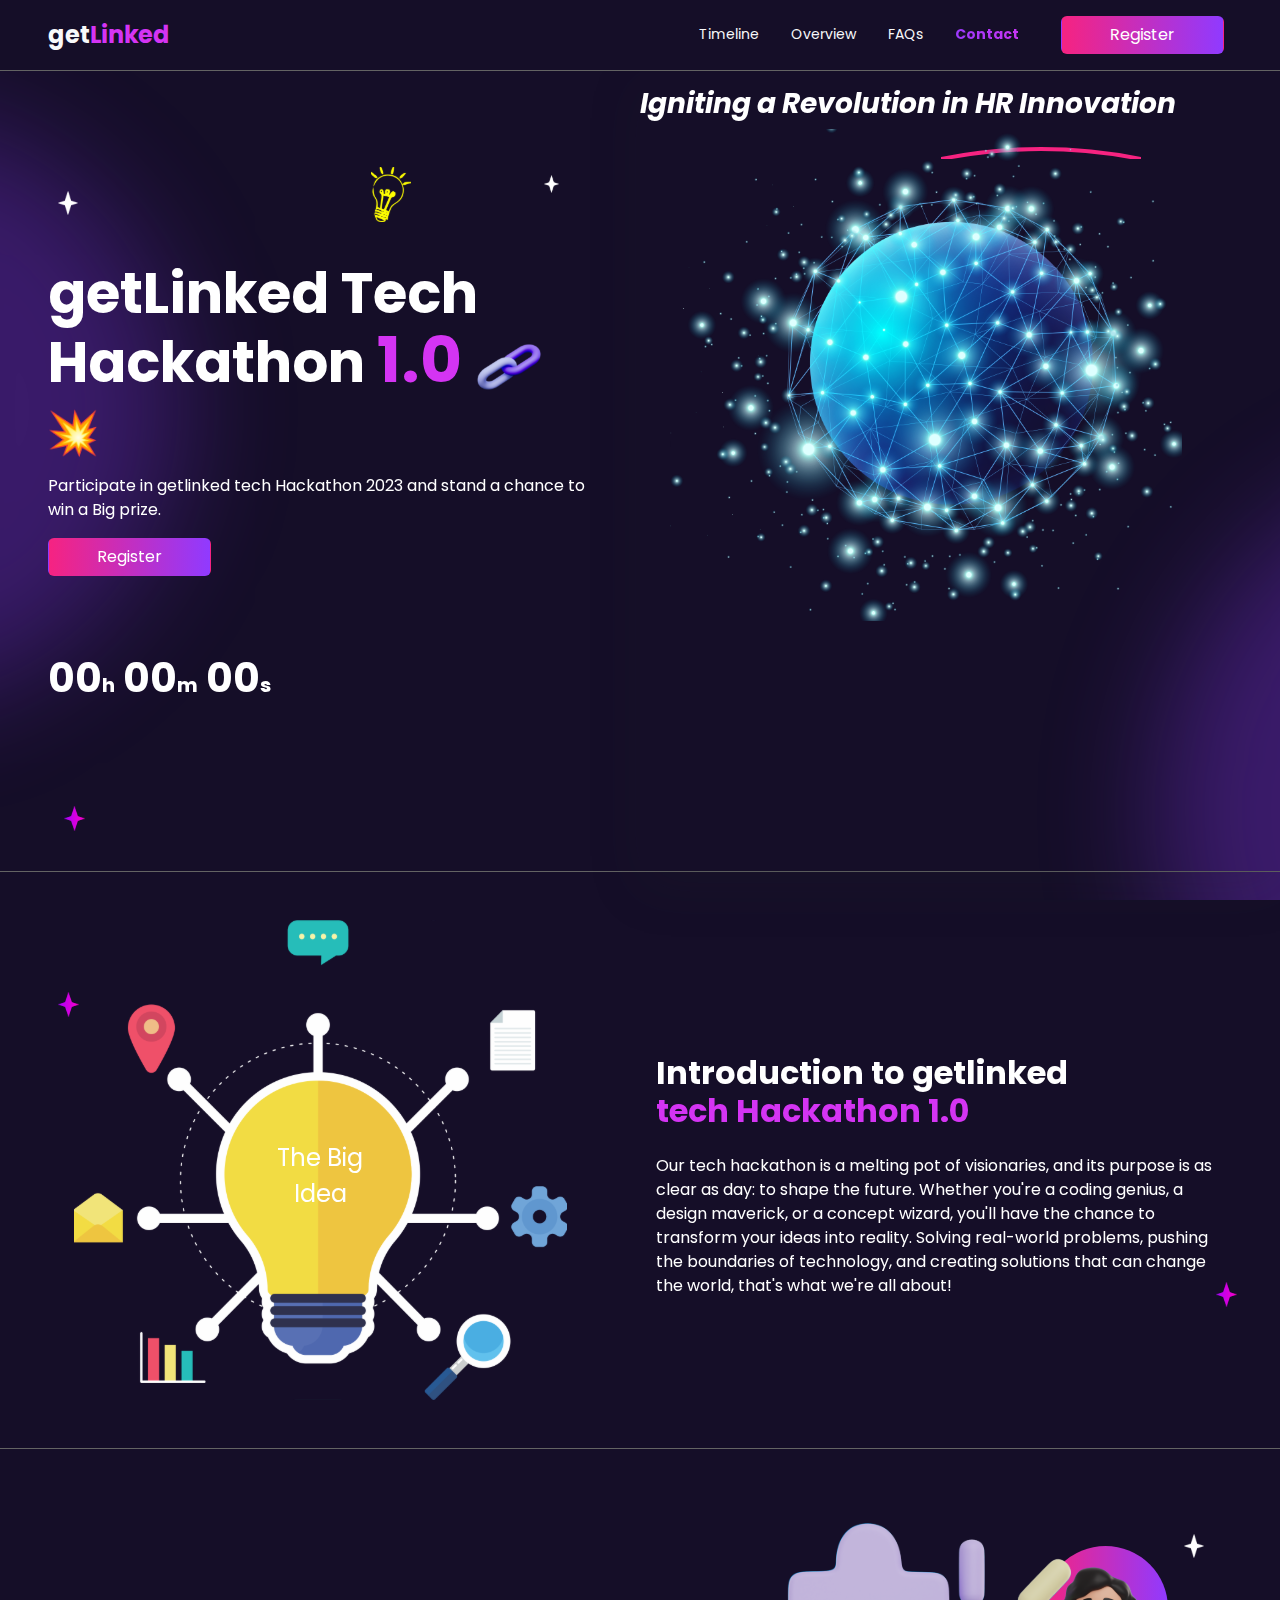
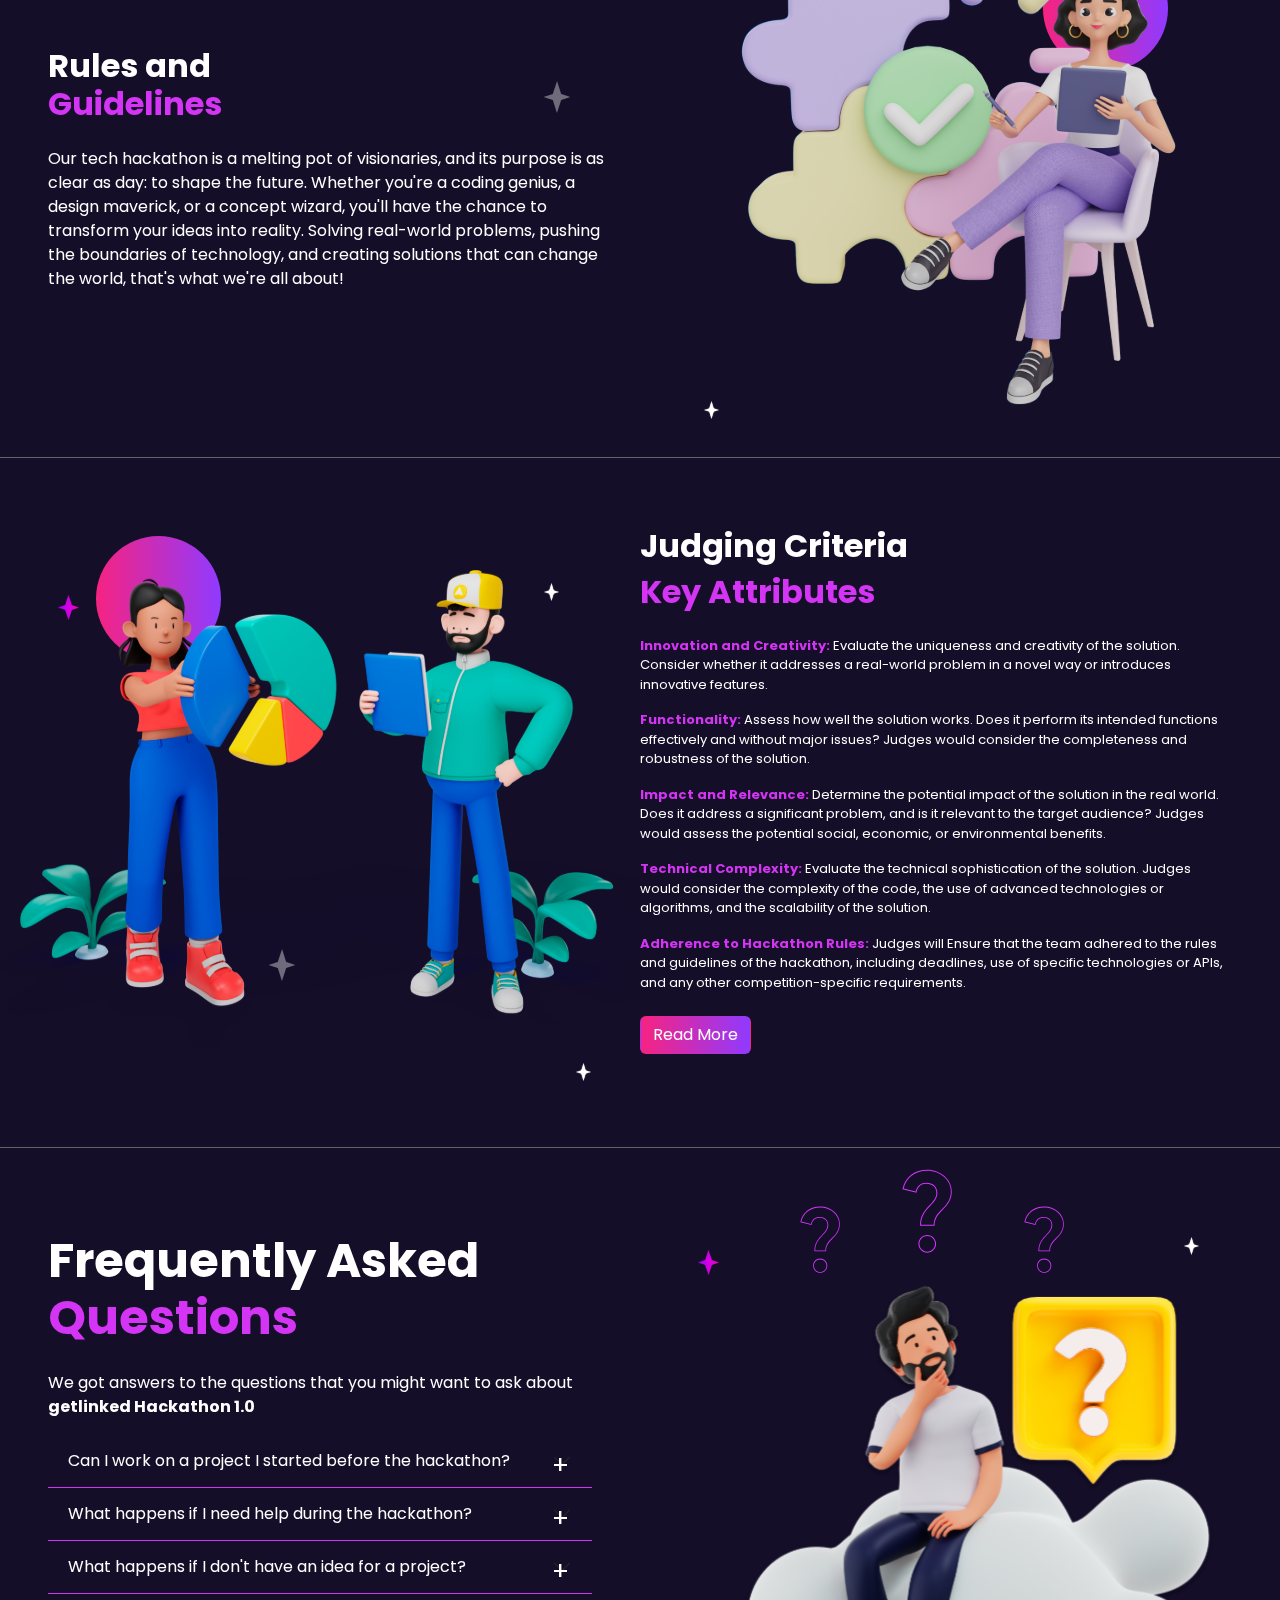
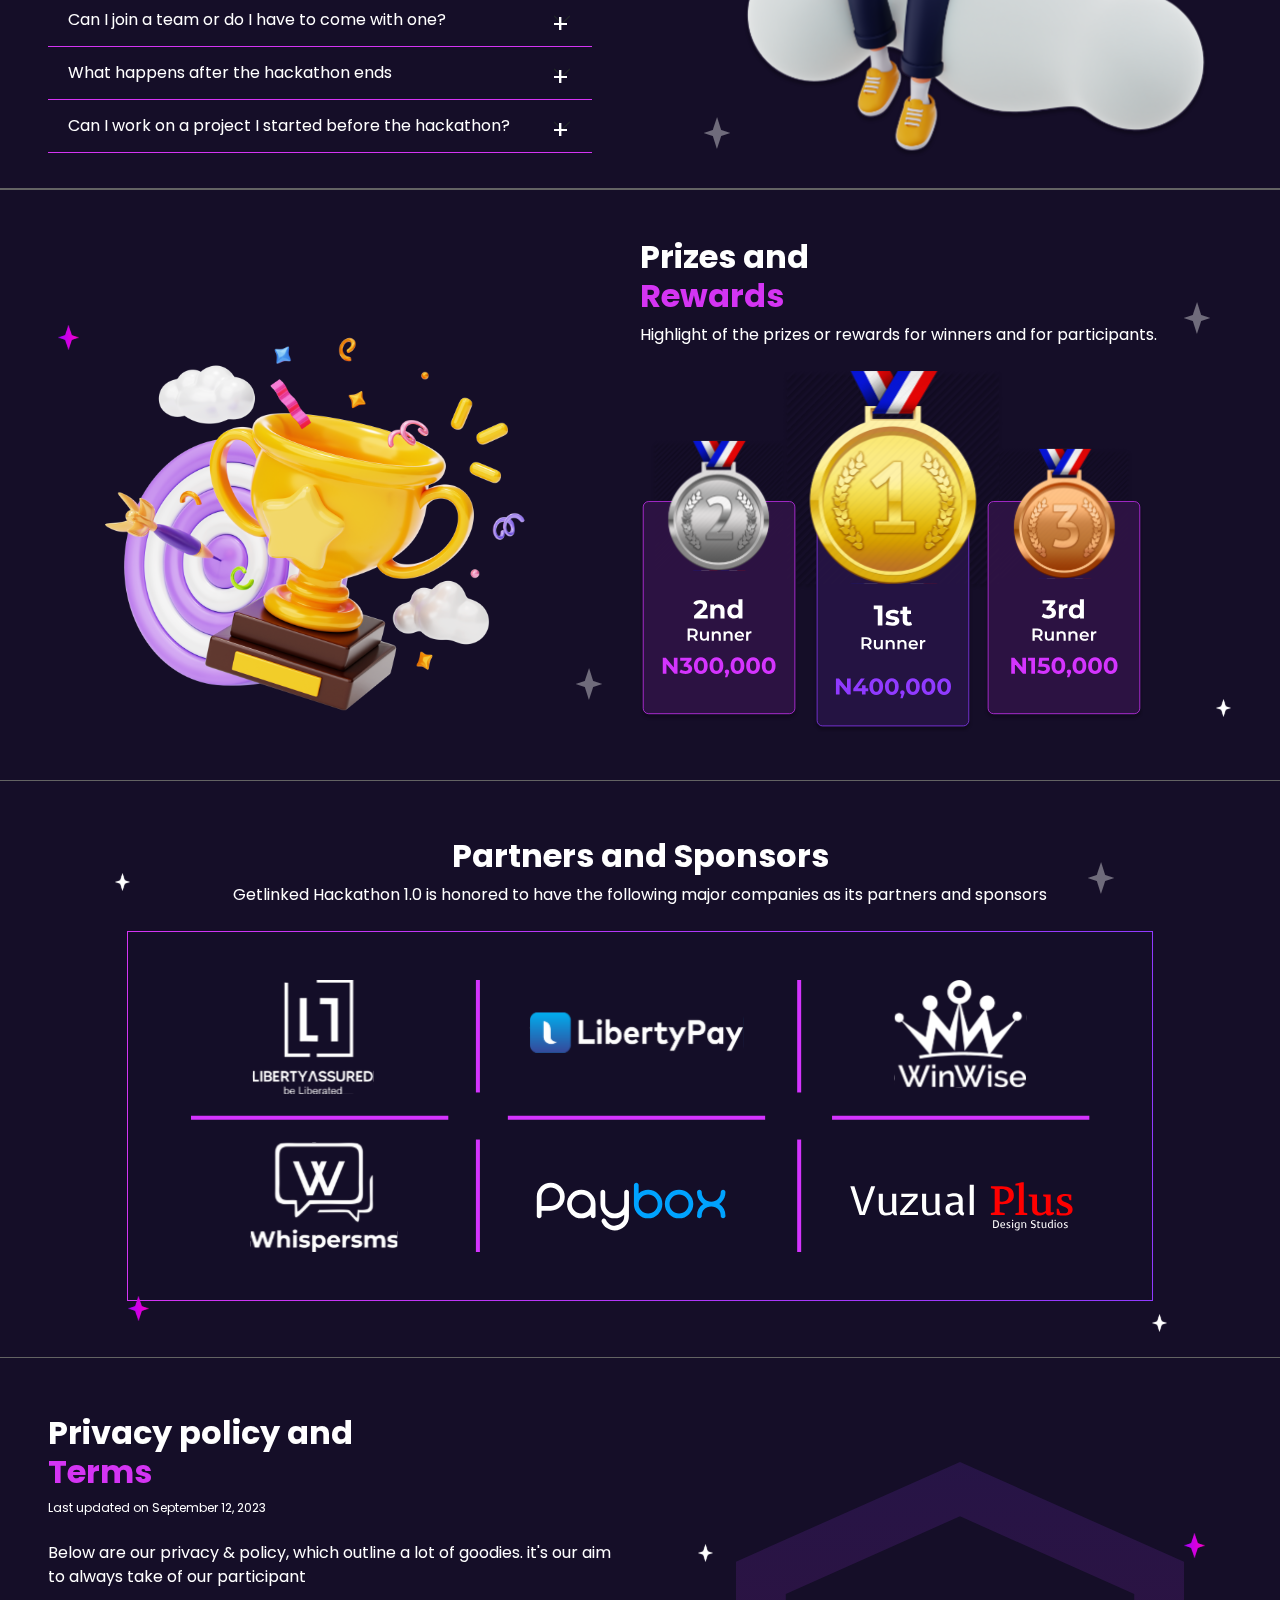
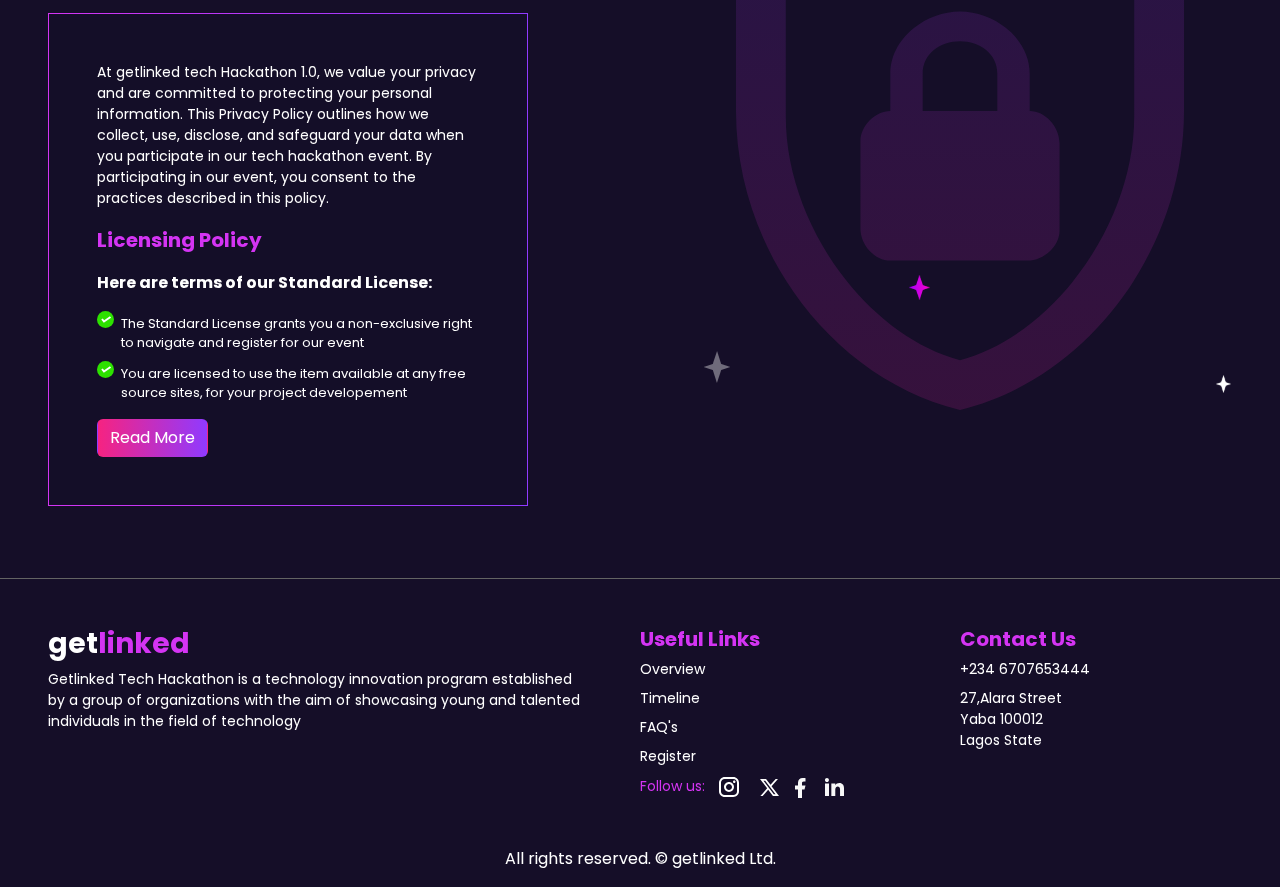
==== index.html @ c4bc404f "First Commit" ====
<!DOCTYPE html>
<html lang="en">
<head>
    <meta charset="UTF-8">
    <meta name="viewport" content="width=device-width, initial-scale=1.0">
    <title>GetLinked Tech Hackathon 2023</title>

    <!-- Stylesheet -->
    <link rel="stylesheet" href="./css/bootstrap.min.css">
    <link rel="stylesheet" href="./css/custom.css">
    <link rel="stylesheet" href="./css/custom.timeline.css">
</head>
<body class="bg-dark-blue">
    <div class="background">
        <span></span>
        <span></span>
    </div>

    <!-- Nav bar (Normal Screen) -->
    <div class="px-5 custom-border-bottom position-sticky fixed-top bg-dark-blue opacity">
        <header class="d-none d-lg-flex flex-wrap justify-content-center py-3">
          <a href="/" class="d-flex align-items-center mb-md-0 me-md-auto text-decoration-none text-light fw-bold fs-4">
            get<span class="text-dark-pink">Linked</span>
          </a>
    
          <ul class="nav nav-pills"">
            <li class="nav-item"><a href="#" class="nav-link text-light">Timeline</a></li>
            <li class="nav-item"><a href="#" class="nav-link text-light">Overview</a></li>
            <li class="nav-item"><a href="#" class="nav-link text-light">FAQs</a></li>
            <li class="nav-item"><a href="../Pages/contact.html" class="nav-link text-gradient fw-bold">Contact</a></li>
          </ul>
    
          
          <div class="col-md-2 text-end">
            <button type="button" class="btn btn-gradient me-2 px-5"><a href="./register.html" class="text-decoration-none text-white">Register</a></button>
          </div>
        </header>
    </div>
      <!-- End of Nav Bar -->

    <!-- Small Screen Nav Bar -->
    <header class="bg-dark-blue border-bottom d-block d-lg-none position-sticky fixed-top">
        <div class="collapse" id="navbarHeader">
          <div class="container">
            <div class="row">
              <div class="col-sm-4 offset-md-1 py-4">
                <ul class="list-unstyled">
                  <li><a href="#" class="text-white text-decoration-none">Timeline</a></li>
                  <li><a href="#" class="text-white text-decoration-none">Overview</a></li>
                  <li><a href="#" class="text-white text-decoration-none">FAQ's</a></li>
                  <li><a href="../Pages/contact.html" class="text-white text-decoration-none">Contact</a></li>
                </ul>
              </div>
            </div>
          </div>
        </div>
        <div class="navbar">
          <div class="container">
            <a href="#" class="navbar-brand d-flex align-items-center">
              <strong class="d-flex d-lg-none text-white ms-2 ps-1 fw-bold">get<span class="text-dark-pink">Linked</span></strong>
            </a>
            <button class="navbar-toggler btn-gradient" type="button" data-bs-toggle="collapse" data-bs-target="#navbarHeader" aria-controls="navbarHeader" aria-expanded="false" aria-label="Toggle navigation">
              <span class="navbar-toggler-icon"></span>
            </button>
          </div>
        </div>
    </header>
    <!-- End of Snall Screen Nav Bar -->

    <!-- Hero Section -->
    <div class="col-xxl-8 hero-section custom-border-bottom">
        <div class="d-flex flex-column-reverse flex-lg-row-reverse justify-content-between g-5 mt-0 h-100 position-relative">
          <div class="col-lg-6 p-0 overflow-hidden shadow-lg image-container">
            <h3 class="d-none d-lg-block fw-bold text-white pt-3 fst-italic">Igniting a Revolution in HR Innovation</h3>
            <svg width="200" height="100"><path d="M0 0 Q100 20 200 0" fill="none" stroke="#f62381" stroke-width="4"/></svg>
            <img src="./images/hero-image.svg" class="img-fluid d-block hero-image-1" alt="">
            <img src="./images/man-wearing-smart-glasses-touching-virtual-screen 1.svg" class="img-fluid d-block hero-image-2" alt="">
          </div>
        
          <div class="d-flex flex-column align-items-center align-items-lg-start justify-content-center text-center text-lg-start col-12 col-lg-6 px-4 px-lg-5 position-relative">

            <!-- Background textures (stars) -->
            <img src="./images/RegisterPageImages/star (1).svg" class="purple-star-1" style="width: 20px;" alt="">
            <img src="./images/RegisterPageImages/sata gra.svg" class="grey-star-1">
            <img src="./images/RegisterPageImages/star (1).svg" class="grey-star-2 d-block d-lg-none" alt="">
            <img src="./images/RegisterPageImages/star (1).svg" class="grey-star-2 d-none d-lg-block" style="width: 15px;">
            <img src="./images/RegisterPageImages/star.svg" class="white-star d-block d-lg-none" style="z-index: 99;">
            <!-- End of Background Textures (stars) -->

            <p class="d-block d-lg-none fw-bold text-white mt-2 fst-italic">Igniting a Revolution in HR Innovation</p>
            <!-- Large Screen Heading -->
            <img src="./images/bulb.svg" class="img-fluid d-none d-lg-block bulb-svg" alt="">
            <p class="d-none d-lg-inline display-4 fw-bold text-white lh-1 mt-0 mt-lg-5 mb-3">getLinked Tech Hackathon
                <span class="text-dark-pink display-3 fw-bold">1.0</span>
                <img src="./images/chain.svg" class="mx-0 px-0" style="width: 70px;" alt="">
                <img src="./images/spark.png" class="mx-0 px-0" style="width: 50px;" alt="">
            </p>
            <!-- Small Screen Heading -->
            <p class="d-inline d-lg-none fs-2 fw-bold text-white lh-3 mt-3 mt-lg-5 mb-3">getLinked Tech <br>Hackathon
                <span class="text-dark-pink display-3 fw-bold">1.0</span>
                <img src="./images/chain.svg" class="mx-0 px-0" style="width: 32px;" alt="">
                <img src="./images/spark.png" class="mx-0 px-0" style="width: 32px;" alt="">
            </p>
            <p class="text-white ">Participate in getlinked tech Hackathon 2023 and 
                stand a chance to win a Big prize.</p>
            <div class="d-grid gap-2 d-md-flex justify-content-md-start pb-4">
              <button type="button" class="btn btn-gradient w-100 px-5">Register</button>
            </div>
            <p class="d-lg-block text-white  fw-bold fs-1 mt-1 mt-lg-5">
                00<span class="fs-5">h</span> 00<span class="fs-5">m</span> 00<span class="fs-5">s</span>
            </p>          
          </div>
        </div>
    </div>
    <!-- End of Hero Section -->

    <!-- The Big Idea Section -->
    <div class="custom-border-bottom">
        <div class="d-flex flex-column flex-lg-row justify-content-between align-items-center pt-4 py-lg-5">
          <div class="col-sm-12 col-lg-6 big-idea d-flex align-items-center justify-content-center position-relative">
            <img src="./images/RegisterPageImages/sata gra.svg" class="purple-star-1" alt="">
            <p class="fs-4 text-center text-white mt-5">The Big <br>Idea</p>
          </div>
          <div class="col-12 col-lg-6 mt-5 position-relative">
            <!-- Large Screen Heading -->
            <h1 class="text-center text-lg-start fs-2 fw-bold text-white lh-3 mb-4 px-2 ps-lg-3 pe-lg-2">Introduction to getlinked<br><span class="text-dark-pink">tech Hackathon 1.0</span>
            </h1>
            <p class="text-center text-lg-start text-white px-3 pe-lg-5 ps-lg-3 lh-3">Our tech hackathon is a melting pot of visionaries, and its purpose is as clear as day: to shape the future. Whether you're a coding genius, a design maverick, or a concept wizard, you'll have the chance to transform your ideas into reality. Solving real-world problems, pushing the boundaries of technology, and creating solutions that can change the world,
            that's what we're all about!
            </p>
            <img src="./images/RegisterPageImages/sata gra.svg" class="white-star d-none d-lg-block" alt="">
          </div>
        </div>
    </div>
    <!-- End of The Big Idea Section -->

    <!-- Rules and Guidelines Section -->
    <div class="custom-border-bottom">
        <div class="d-flex flex-column flex-lg-row justify-content-between align-items-center pt-4 py-lg-2">
          <div class="col-lg-6 mt-5 position-relative">
            <img src="./images/RegisterPageImages/star.svg" class="grey-star-2" alt="">
            <!-- Large Screen heading -->
            <h1 class="text-center text-lg-start fs-2 fw-bold text-white lh-3 mb-4 px-3 pe-lg-3 ps-lg-5">Rules and<br>
                <span class="text-dark-pink">Guidelines</span>
            </h1>
            <p class="text-center text-lg-start text-white px-3 ps-lg-5 pe-lg-3 lh-3">Our tech hackathon is a melting pot of visionaries, and its purpose is as clear as day: to shape the future. Whether you're a coding genius, a design maverick, or a concept wizard, you'll have the chance to transform your ideas into reality. Solving real-world problems, pushing the boundaries of technology, and creating solutions that can change the world,
            that's what we're all about!
            </p>
          </div>
          <div class="col-sm-12 col-lg-6 d-flex align-items-center justify-content-center position-relative">
            <img src="./images/RegisterPageImages/star (1).svg" class="grey-star-2" style="width: 20px;" alt="">
            <div class="circle-2 d-none d-lg-block"></div>
            <img src="./images/rules.svg" class="img-fluid d-block ps-5" alt="">
            <img src="./images/RegisterPageImages/star (1).svg" class="grey-star-1" style="width: 15px;" alt="">
          </div>
        </div>
    </div>
    <!-- End of Rules and Guidelines Section -->

    <!-- Judging Criteria Section -->
    <div class="custom-border-bottom">
        <div class="d-flex flex-column flex-lg-row justify-content-between align-items-center pt-4 py-lg-5">
          <div class="col-sm-12 col-lg-6 d-flex align-items-center justify-content-center pt-5 position-relative">
            <div class="circle d-none d-lg-block"></div>
            <img src="./images/RegisterPageImages/sata gra.svg" class="purple-star-1" alt="">
            <img src="./images/RegisterPageImages/star (1).svg" class="white-star" style="width: 15px;" alt="">
            <img src="./images/RegisterPageImages/star (1).svg" class="grey-star-2" style="width: 15px;" alt="">
            <img src="./images/RegisterPageImages/star.svg" class="purple-star-2" alt="">
            <img src="./images/8046554 1.svg" class="img-fluid d-block mt-3" alt="">
          </div>
          <div class="col-lg-6 pe-0 pe-lg-5">
            <h1 class="text-center text-lg-start fs-2 fw-bold text-white lh-3 mb-2">Judging Criteria</h1>
            <h1 class="text-center text-lg-start fs-2 fw-bold text-dark-pink lh-3 mb-4">Key Attributes</h1>
            <ul class="list-unstyled text-center text-lg-start px-3 px-lg-0">
                <li class="text-white mb-3" style="font-size: 13px;"><span class="text-dark-pink fw-bold">Innovation and Creativity: </span>Evaluate the uniqueness and creativity of the solution. Consider whether it addresses a real-world problem in a novel way or introduces innovative features.</li>
                <li class="text-white mb-3" style="font-size: 13px;"><span class="text-dark-pink fw-bold">Functionality: </span>Assess how well the solution works. Does it perform its intended functions effectively and without major issues? Judges would consider the completeness and robustness of the solution.</li>
                <li class="text-white mb-3" style="font-size: 13px;"><span class="text-dark-pink fw-bold">Impact and Relevance: </span>Determine the potential impact of the solution in the real world. Does it address a significant problem, and is it relevant to the target audience? Judges would assess the potential social, economic, or environmental benefits.</li>
                <li class="text-white mb-3" style="font-size: 13px;"><span class="text-dark-pink fw-bold">Technical Complexity: </span>Evaluate the technical sophistication of the solution. Judges would consider the complexity of the code, the use of advanced technologies or algorithms, and the scalability of the solution.</li>
                <li class="text-white mb-3" style="font-size: 13px;"><span class="text-dark-pink fw-bold">Adherence to Hackathon Rules: </span>Judges will Ensure that the team adhered to the rules and guidelines of the hackathon, including deadlines, use of specific technologies or APIs, and any other competition-specific requirements.</li>
            </ul>
            <div class="my-4 d-flex align-items-center justify-content-center align-items-lg-start justify-content-lg-start">
                <button class="btn btn-gradient">Read More</button>
            </div>
          </div>
        </div>
    </div>
    <!-- End of Judging Criteria Section -->

    <!-- FAQ's Section -->
    <div class="custom-border-bottom">
        <div class="d-flex flex-column flex-lg-row justify-content-between align-items-center pt-4 py-lg-2">
          <div class="col-lg-6 mt-5">
            <h1 class="text-center text-lg-start display-5 fw-bold text-white lh-3 mb-4 px-0 pe-lg-3 ps-lg-5">Frequently Asked<br>
                <span class="text-dark-pink">Questions</span>
            </h1>
            <p class="text-center text-lg-start text-white px-2 ps-lg-5 pe-lg-3 lh-3">We got answers to the questions that you might
                want to ask about <span class="fw-bold">getlinked Hackathon 1.0</span>
            </p>

            <!-- FAQ Accordian section -->
            <div class="accordion accordion-flush px-5 " id="accordionFlush">
                <div class="custom-accordian-border-bottom accordion-item" style="background-color: transparent;">
                  <h2 class="accordion-header">
                    <button class="accordion-button collapsed custom-accordian" type="button">
                       Can I work on a project I started before the hackathon?
                    </button>
                  </h2>
                </div>
                <div class="custom-accordian-border-bottom accordion-item" style="background-color: transparent;">
                  <h2 class="accordion-header">
                    <button class="accordion-button collapsed custom-accordian" type="button">
                        What happens if I need help during the hackathon?
                    </button>
                  </h2>
                </div>
                <div class="custom-accordian-border-bottom accordion-item" style="background-color: transparent;">
                  <h2 class="accordion-header">
                    <button class="accordion-button collapsed custom-accordian" type="button">
                        What happens if I don't have an idea for a project?
                    </button>
                  </h2>
                </div>
                <div class="custom-accordian-border-bottom accordion-item" style="background-color: transparent;">
                    <h2 class="accordion-header">
                      <button class="accordion-button collapsed custom-accordian" type="button">
                        Can I join a team or do I have to come with one?
                      </button>
                    </h2>
                </div>
                <div class="custom-accordian-border-bottom" style="background-color: transparent;">
                    <h2 class="accordion-header">
                      <button class="accordion-button collapsed custom-accordian" type="button">
                        What happens after the hackathon ends
                      </button>
                    </h2>
                </div>
                <div class="custom-accordian-border-bottom" style="background-color: transparent;">
                    <h2 class="accordion-header">
                      <button class="accordion-button collapsed custom-accordian" type="button">
                         Can I work on a project I started before the hackathon?
                      </button>
                    </h2>
                  </div>
            </div>
              
          </div>
          <div class="col-sm-12 col-lg-6 d-flex align-items-center pt-5 justify-content-center position-relative">
            <img src="./images/question-mark.svg" class="d-none d-lg-block img-fluid quest-1">
            <img src="./images/question-mark.svg" class="d-none d-lg-block img-fluid quest-2">
            <img src="./images/question-mark.svg" class="img-fluid d-none d-lg-block quest-3">
            <img src="./images/FAQ.svg" class="img-fluid d-block ps-5 mt-5" style="width: 90%;" alt="">
            <img src="./images/RegisterPageImages/sata gra.svg" class="purple-star-1" alt="">
            <img src="./images/RegisterPageImages/star (1).svg" class="grey-star-2" style="width: 15px;" alt="">
            <img src="./images/RegisterPageImages/star.svg" class="grey-star-1" alt="">
          </div>
        </div>
    </div>
    <!-- End of FAQ's Section -->

    <!-- Timeline Section -->
    <div class="custom-border-bottom">

    </div>
    <!-- End of Timeline Section -->
    
    <!-- Rewards Section -->
    <div class="custom-border-bottom">
        <div class="d-flex flex-column-reverse flex-lg-row justify-content-between align-items-center pt-4 py-lg-5">
          <div class="col-sm-12 col-lg-6 d-flex flex-column flex-lg-row align-items-center justify-content-center pt-0 pt-lg-5 position-relative">
            <img src="./images/trophy.svg" class="img-fluid d-block mb-4 mb-lg-0 mt-0 mt-lg-3" style="width: 70%;" alt="">
            <img src="./images/Rewards.svg" class="img-fluid d-block d-lg-none mb-4" style="width: 80%;" alt="">
            <img src="./images/RegisterPageImages/sata gra.svg" class="purple-star-1" alt="">
            <img src="./images/RegisterPageImages/star.svg" class="white-star" alt="">
          </div>
          <div class="col-lg-6 pe-0 pe-lg-5 position-relative">
            <img src="./images/RegisterPageImages/star.svg" class="grey-star-2" alt="">
            <img src="./images/RegisterPageImages/star (1).svg" class="white-star" style="width: 15px;" alt="">
            <h1 class="text-center text-lg-start fs-2 fw-bold text-white lh-3 mb-2">Prizes and <br><span class="text-dark-pink">Rewards</span></h1>
            <p class="text-white mb-4 text-center text-lg-start px-5 pe-lg-0 ps-lg-0 ">Highlight of the prizes or rewards for winners and for participants.</p>
            <img src="./images/Rewards.svg" class="img-fluid d-none d-lg-block" style="width: 85%;" alt="">
          </div>
        </div>
    </div>
    <!-- End of Rewards Section -->

    <!-- Partners and Sponsors Section -->
    <div class="custom-border-bottom">
        <div class="px-4 py-5 my-2 text-center position-relative">
            <img src="./images/RegisterPageImages/star (1).svg" class="purple-star-1" style="width: 15px;" alt="">
            <img src="./images/RegisterPageImages/star.svg" class="grey-star-2" style="z-index: 99;" alt="">
            <img src="./images/RegisterPageImages/sata gra.svg" class="grey-star-1" style="z-index: 99;" alt="">
            <img src="./images/RegisterPageImages/star (1).svg" class="white-star" style="width: 15px;" alt="">
            <h1 class="fs-2 fw-bold text-white lh-3 mb-2">Partners and Sponsors</h1>
            <div class="col-12 col-lg-10 mx-auto">
              <p class="text-white mb-4">Getlinked Hackathon 1.0 is honored to have the following major 
                companies as its partners and sponsors</p>
              <div class="d-flex align-items-center justify-content-center mt-4 py-3 px-3 py-lg-5 px-lg-5 border-gradient" style="width: 100%;">
                <img src="./images/partners-sponsors.svg" class="img-fluid d-block" alt="">
              </div>
            </div>
        </div>  
    </div>  
    <!-- End of Partners and Sponsors Section -->

    <!-- Privacy Section -->
    <div class="">
        <div class="d-flex flex-column flex-lg-row justify-content-between align-items-center pt-4 pt-lg-2 pb-lg-5">
            <div class="col-lg-6 mt-5">
              <h1 class="fs-2 text-center text-lg-start fw-bold text-white lh-3 px-0 pe-lg-3 ps-lg-5">Privacy policy and<br><span class="text-dark-pink">Terms</span>
              </h1>
              <p class="text-center text-lg-start text-white px-0 ps-lg-5" style="font-size: 12px;">Last updated on September 12, 2023</p>
              <p class="text-center text-lg-start text-white px-2 ps-lg-5 pe-lg-3 my-4 lh-3">Below are our privacy & policy, which outline a lot of goodies. it's our aim to always take of our participant</p>

              <div class="mx-4 ms-lg-5 p-4 py-lg-5 px-lg-5 col-lg-9 d-flex align-items-start justify-content-center flex-column border-gradient mb-4 mb-lg-0">
                <p class="text-white" style="font-size: 14px;"> 
                    At getlinked tech Hackathon 1.0, we value your privacy
                    and are committed to protecting your personal information.
                    This Privacy Policy outlines how we collect, use, disclose, 
                    and safeguard your data when you participate in our tech 
                    hackathon event. By participating in our event, you consent 
                    to the practices described in this policy.
                </p>
                <p class="text-dark-pink fs-5 fw-bold">Licensing Policy</p>
                <p class="text-white fw-bold">Here are terms of our Standard License:</p>
                <ul class="text-white list-unstyled policy-list ms-4">
                    <li class="pb-2">The Standard License grants you a non-exclusive right to navigate and register for our event</li>
                    <li>You are licensed to use the item available at any free source sites, for your project developement</li>
                </ul>
                <div class="d-flex align-items-center justify-content-center w-100 align-items-lg-start justify-content-lg-start">
                    <button class="btn btn-gradient">Read More</button>
                </div>
              </div>
            </div>
            <div class="col-sm-12 col-lg-6 d-flex align-items-center justify-content-center position-relative">
                <img src="./images/safeguard.svg" class="img-fluid d-block safe-svg" alt="">
                <img src="./images/unlock.svg" class="img-fluid d-block ps-5 unlock-svg" alt="">
                <img src="./images/RegisterPageImages/star (1).svg" class="purple-star-1" style="width: 15px;" alt="">
                <img src="./images/RegisterPageImages/star.svg" class="grey-star-1" alt="">
                <img src="./images/RegisterPageImages/sata gra.svg" class="purple-star-2" alt="">
                <img src="./images/RegisterPageImages/sata gra.svg" class="grey-star-2" alt="">
                <img src="./images/RegisterPageImages/star (1).svg" class="white-star" style="width: 15px;" alt="">
            </div>
        </div>
    </div>
    <!-- End of Privacy Section -->

    <!-- Footer Section -->
    <div class="text-white mt-4 custom-border-top">
        <footer class="pt-5">
          <div class="d-flex flex-column flex-lg-row">
            <div class="col-12 col-lg-6 mb-3 px-4 ps-lg-5 pe-lg-5">
                  <h3 class="fw-bold">get<span class="text-dark-pink fw-bold">linked</span></h3>
                  <p style="font-size: 14px;">Getlinked Tech Hackathon is a technology innovation program 
                    established by a group of organizations with the aim of showcasing 
                    young and talented individuals in the field of technology</p>
            </div>

            <div class="col-12 col-lg-3 mb-3 px-4 px-lg-0">
              <h5 class="text-dark-pink fw-bold">Useful Links</h5>
              <ul class="nav flex-column">
                <li class="nav-item mb-2"><a href="#" class="nav-link p-0 text-white">Overview</a></li>
                <li class="nav-item mb-2"><a href="#" class="nav-link p-0 text-white">Timeline</a></li>
                <li class="nav-item mb-2"><a href="#" class="nav-link p-0 text-white">FAQ's</a></li>
                <li class="nav-item mb-2"><a href="#" class="nav-link p-0 text-white">Register</a></li>
                <li class="nav-item mb-2"><a href="#" class="nav-link p-0 text-dark-pink">Follow us: <img src="./images/RegisterPageImages/Social media.svg" class="img-fluid ms-2" alt=""></a></li>
              </ul>
            </div>
      
            <div class="col-12 col-lg-3 mb-3 px-4 px-lg-0">
              <h5 class="text-dark-pink fw-bold">Contact Us</h5>
              <ul class="nav flex-column">
                <li class="nav-item mb-2"><a href="#" class="nav-link p-0 text-white">+234 6707653444</a></li>
                <li class="nav-item mb-2"><a href="#" class="nav-link p-0 text-white">27,Alara Street
                    <br>Yaba 100012
                    <br>Lagos State</a></li>
              </ul>
            </div>
          </div>
      
          <div class="d-flex flex-column flex-sm-row align-items-center justify-content-center pt-4">
            <p>All rights reserved. &copy; getlinked Ltd.</p>
          </div>
        </footer>
      </div>
    <!-- End of Footer Section -->


    <script src="./JS/bootstrap.min.js"></script>
    <script src="./JS/main.js"></script>
</body>
</html>
---- css/custom.css ----
@import url('https://fonts.googleapis.com/css2?family=Poppins&display=swap');
/* Custom Colors */
:root{
    --indigo: #903AFF;
    --dark-pink: #D434F3;
    --dark-blue: #150E28;
    --primary-color: linear-gradient(to right, #f62381, #903AFF);
}
*{
    font-family: 'Poppins', sans-serif;
}
.custom-border-bottom{
    border-bottom: 1px solid #636363;
}
.custom-border-top{
    border-top: 1px solid #636363;
}
/* ======================== Landing Page Section =================== */
/* Hero Section */
.hero-section{
    height: 89vh;
    width: 100%;
}
.image-container{
    position: relative;
}
.hero-image-1{
    position: absolute;
    width: 80%;
    left: 30px;
}
.hero-image-2{
    width: 100%;
}
.bulb-svg{
    width: 40px;
    position: absolute;
    left: 58%;
    top: 12%;
}
svg{
    transform: rotate(180deg);
    position: absolute;
    bottom: 89%;
    left: 47%;
}
/* Big Idea Section */
.big-idea{
    background-image: url(../images/the\ big\ idea\ 1.svg);
    background-position: center;
    background-repeat: no-repeat;
    background-size: contain;
    height: 480px;
}
/* Judging Criteria Section */
.circle{
    position: absolute;
    left: 15%;
    top: 5%;
    z-index: -1;
    width: 125px;
    height: 125px;
    background: var(--primary-color);
    border-radius: 50%;
}
.circle-2{
    position: absolute;
    left: 63%;
    top: 15%;
    z-index: -1;
    width: 125px;
    height: 125px;
    background: var(--primary-color);
    border-radius: 50%;
}
/* FAQ Section */
.custom-accordian{
    background-color: transparent;
    color: white;
}
.custom-accordian::after{
    content: '+';
    float: right;
    font-size: 25px;
}
.custom-accordian-border-bottom{
    border-bottom: 1px solid #D434F3;
}
.quest-1{
    position: absolute;
    top: 2%;
    left: 41%;
    width: 50px;
}
.quest-2{
    position: absolute;
    top: 8%;
    left: 25%;
    width: 40px;
}
.quest-3{
    position: absolute;
    top: 8%;
    left: 60%;
    width: 40px;
}
/* Timeline Section */

/* Policy Section */
.policy-list li{
    list-style-image: url(../images/green-check.svg);
    font-size: 13px;
    vertical-align: middle;
    line-height: 1.5;
}
.safe-svg{
    /* position: absolute; */
    width: 70%;
}
.unlock-svg{
    position: absolute;
    top: 13%;
    right: 15%;
    width: 80%;
}

/* ======================================================== */
/* Background */
.main-body{
    overflow: hidden;

}
.background {
    position: fixed;
    width: 100vw;
    height: 100vh;
    top: 0;
    left: 0;
    background: var(--dark-blue);
    overflow: hidden;
    z-index: -1;
}

.background span {
    width: 80vmin;
    height: 80vmin;
    border-radius: 80vmin;
    backface-visibility: hidden;
    position: absolute;
}
.background span:nth-child(1) {
    color: #8f3aff50;
    top: 50%;
    left: 20%;
    transform-origin: -8vw -22vh;
    box-shadow: 100vmin 0 13.144144770321944vmin currentColor;
}
.background span:nth-child(2) {
    width: 70vmin;
    height: 65vmin;
    color: #8f3aff4f;
    top: 13%;
    left: 35%;
    transform-origin: -8vw -22vh;
    box-shadow: -100vmin 0 13.23001889700647vmin currentColor;
}

/* Components */
.text-indigo{
    color: var(--indigo);
}
.text-dark-pink{
    color: var(--dark-pink);
}
.nav .nav-item .text-gradient{
    background-image: linear-gradient(to left, #D434F3, #903AFF);
    background-clip: text;
    -webkit-background-clip: text;
    color: transparent;
}

.bg-dark-blue{
    background-color: var(--dark-blue);
}
.btn-gradient{
    background: var(--primary-color);
    color: white;
}
.btn-gradient:hover{
    background: var(--indigo);
    color: white;
}
.btn-outline-gradient{
    border-width: 2px;
    border-style: solid;
    border-image: linear-gradient(to left, #D434F3, #903AFF);
    border-image-slice: 1;
    color: #ffffff;
}
.border-gradient{
    background: #150e2833;
    backdrop-filter: blur( 15.5px );
    -webkit-backdrop-filter: blur( 15.5px );
    border-radius: 10px;
    border-width: 1px;
    border-style: solid;
    border-image: linear-gradient(to right, #D434F3, #903AFF);
    border-image-slice: 1;
    color: #ffffff;
}
.bg-glassmorphism{
    background: #fbfbfb0d;
    backdrop-filter: blur( 2.5px );
    -webkit-backdrop-filter: blur( 2.5px );
    border-radius: 10px;
    border: none;
}
.nav-item a{
    font-size: 14px;
}
.small{
    font-style: italic;
}
.input-field{
    background-color: transparent;
    color: white;
}
.input-field::placeholder{
    color: rgba(255, 255, 255, 0.473);
}
.input-select{
    background-color: transparent;
    color: rgba(255, 255, 255, 0.411);
}
.input-select option{
    background-color: #150E28;
    color: white;
}
.input-select:focus{
    outline: none;
    border-color: #007bff;
}



/* Background Star Positioning */
.grey-star-1{
    position: absolute;
    left: 10%;
    bottom: 5%;

}
.purple-star-1{
    position: absolute;
    left: 9%;
    top: 15%;
}
.grey-star-2{
    position: absolute;
    left: 85%;
    top: 13%;
}
.purple-star-2{
    position: absolute;
    left: 42%;
    bottom: 20%;
}
.white-star{
    position: absolute;
    left: 90%;
    bottom: 3%;

}
.purple-flare{
    width: 60%;
    position: absolute;
    top: 50%;
    transform: translateY(-50%);
    z-index: 99;
}
.boy-walking{
    position: absolute;
    left: 41%;
    top: 11.5%;
}
.girl-walking{
    position: absolute;
    left: 38%;
    top: 12%; 
}

/* Modal Image Positioning */
.green-check{
    position: absolute;
    left: 10%;
    height: 50%;
}
.success-man{
    position: relative;
    left: 12%;
}
.modal-star-1{
    position: relative;
    left: 13%;
    z-index: 1;
}
.modal-star-3{
    position: absolute;
    top: 0;
    left: 100%;
}

@media (max-width: 767px) {
    .main-body{
        overflow-y: scroll;
    }
    .background {
        overflow: hidden;
        display: none;
    }
    .bg-glassmorphism{
        background: none;
    }
    .boy-walking{
        display: none;
        position: absolute;
        left: 70%;

    }
    .girl-walking{
        display: none;
        position: absolute;
        left: 70%;
        top: ;
    }
    .purple-star-1{
        display: none;
    }
    .background span:nth-child(1) {
        top: 75%;
        left: -50%;
    }
    .background span:nth-child(2) {
        top: 13%;
        left: 60%;
    }
    /* Hero Section */
    .hero-section{
        height: 100vh;
    }
    .big-idea{
        height: 300px;
        width: 100%;
    }
    .unlock-svg{
        position: absolute;
        top: 0;
        width: 73%;
    }
    svg{
        display: none;
    }
}
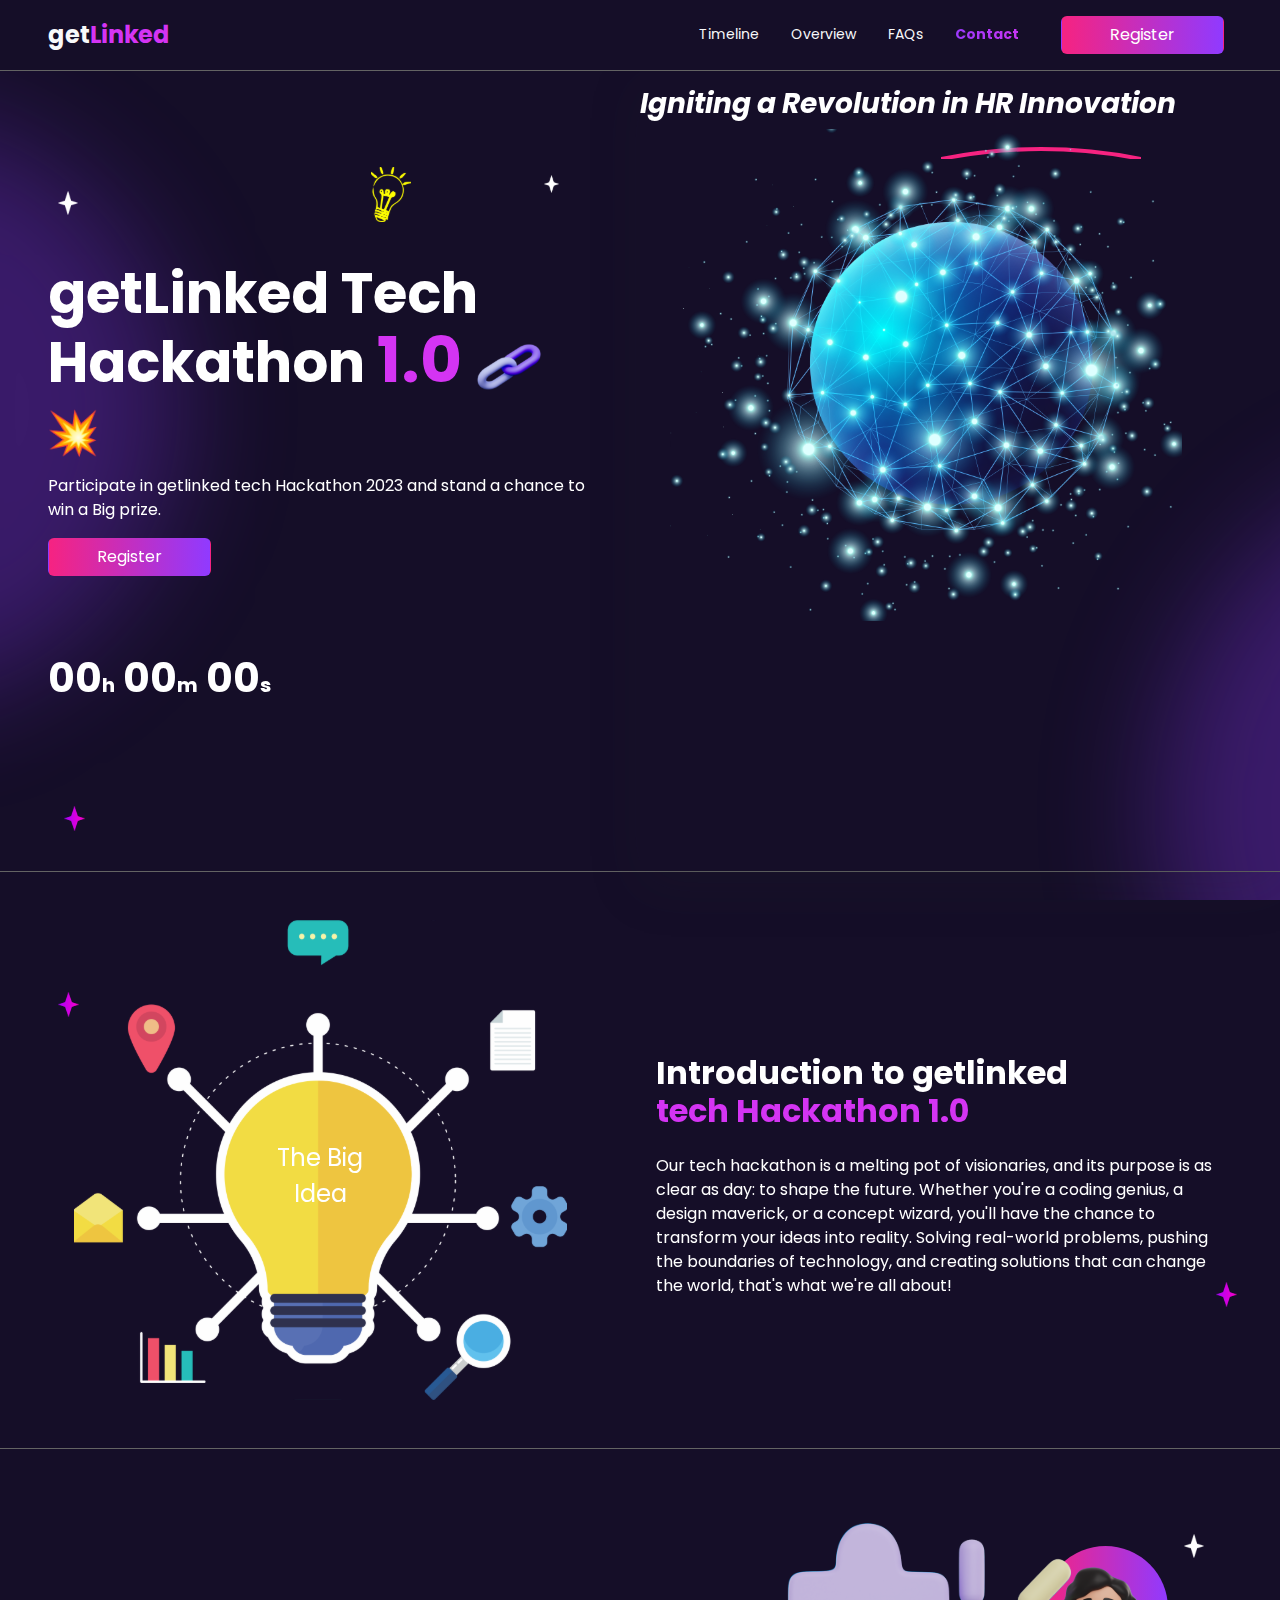
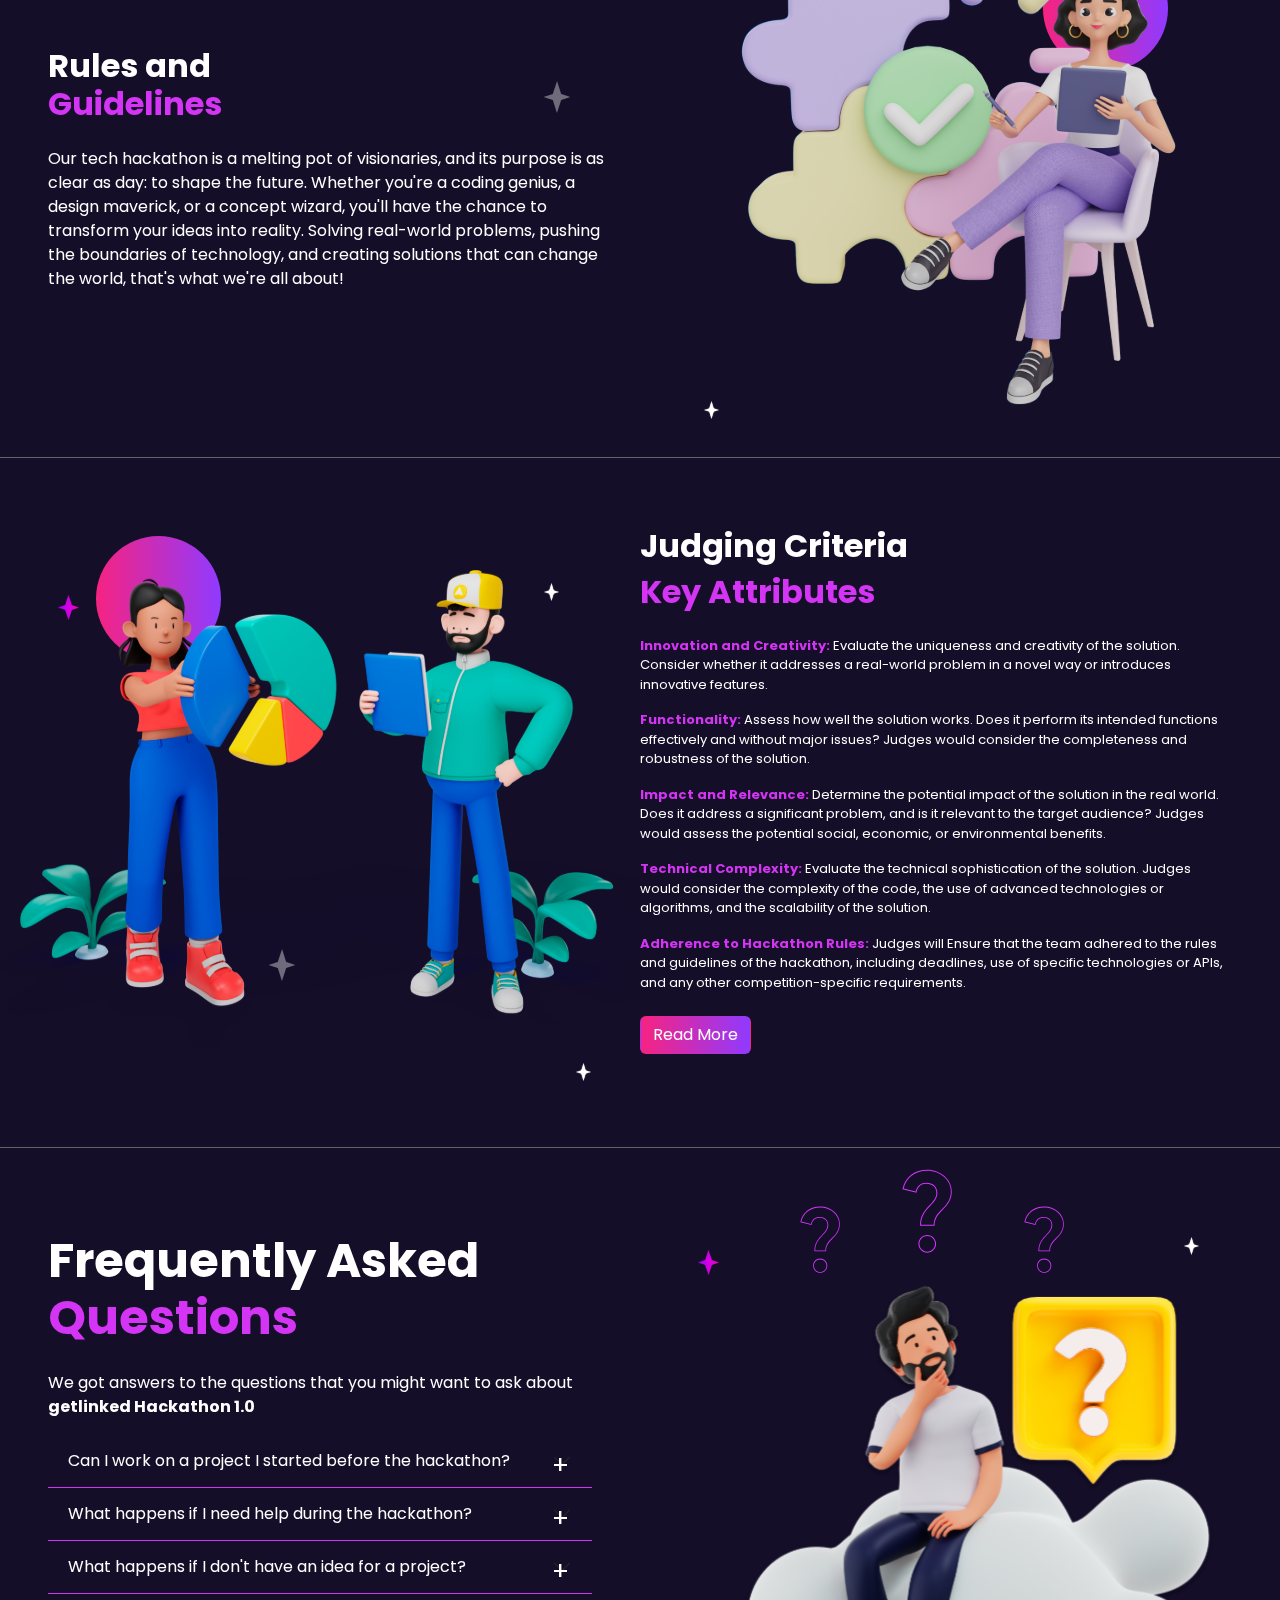
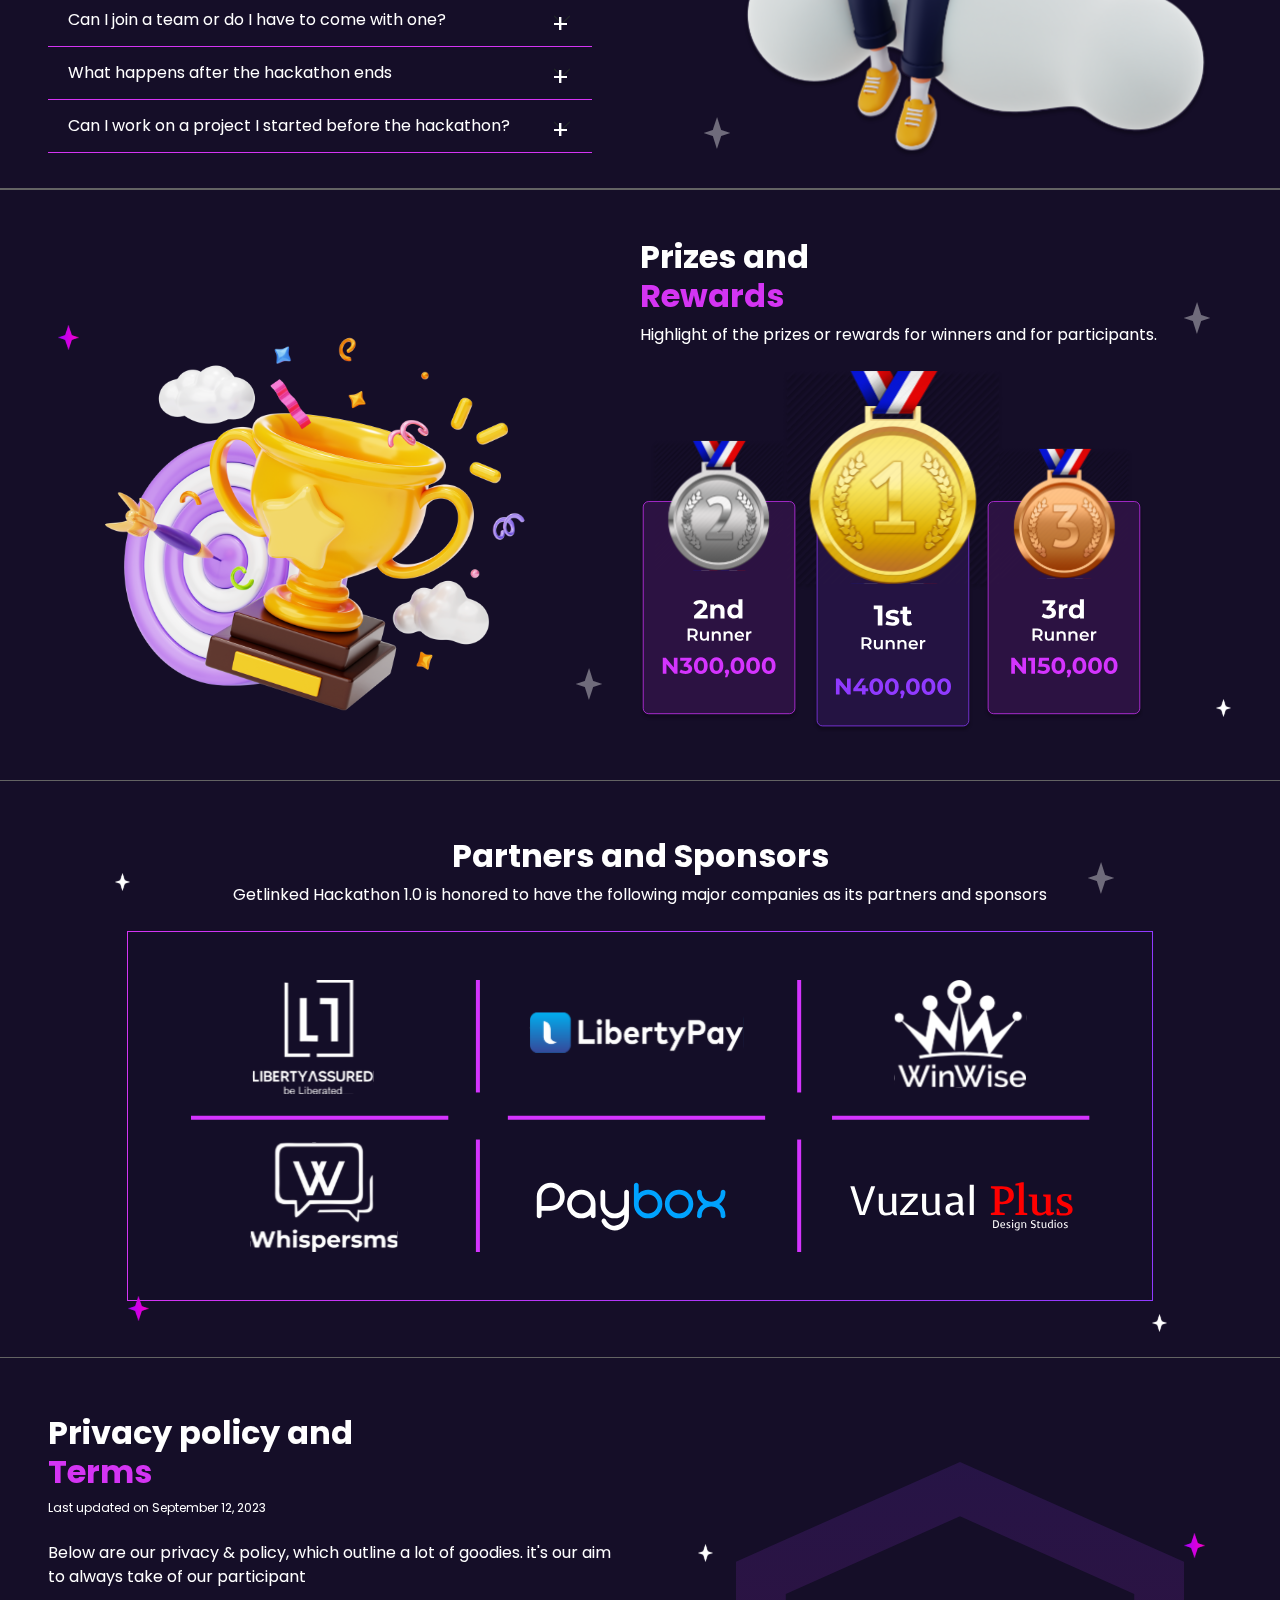
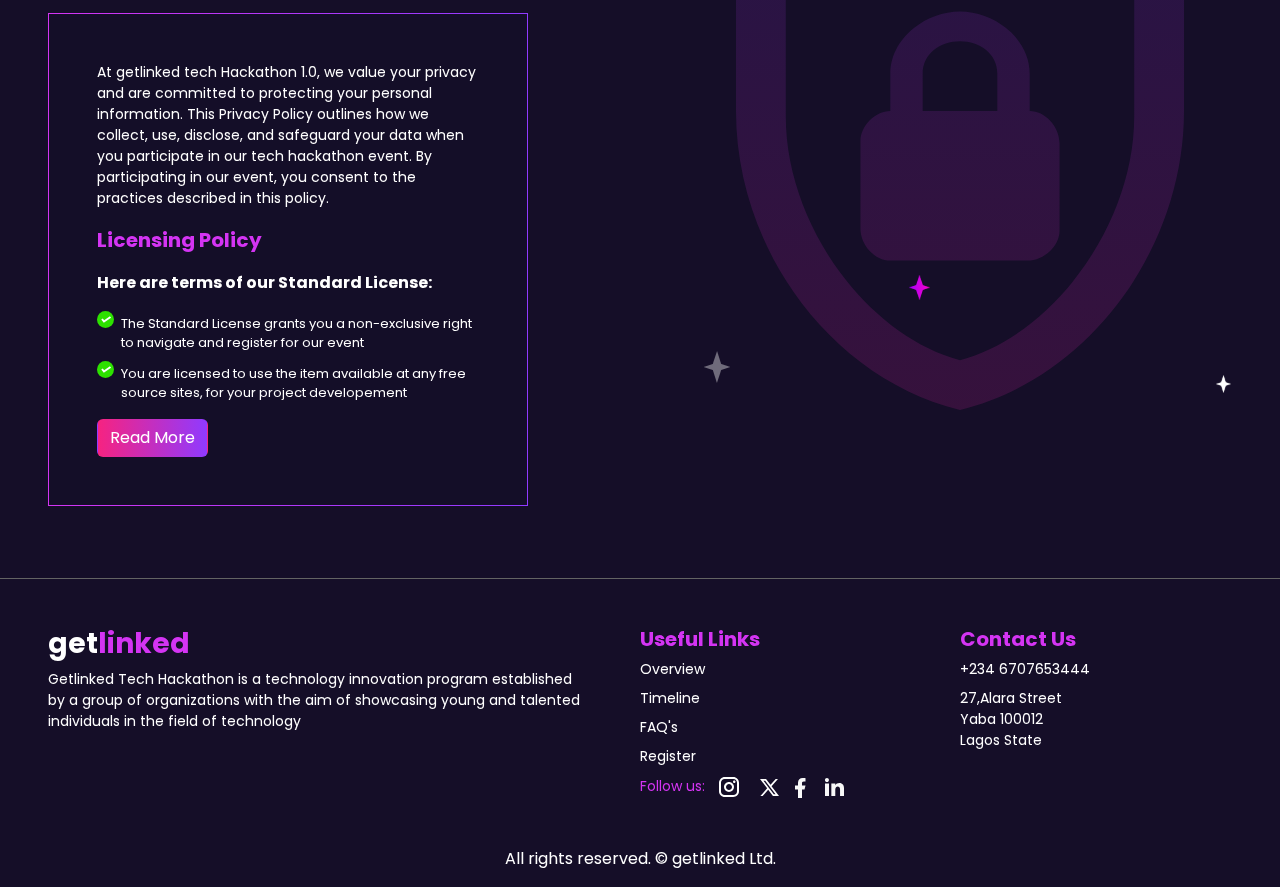
==== commit 6c8ab2d0: "Fixed the nav links" ====
--- a/index.html
+++ b/index.html
@@ -27,7 +27,7 @@
             <li class="nav-item"><a href="#" class="nav-link text-light">Timeline</a></li>
             <li class="nav-item"><a href="#" class="nav-link text-light">Overview</a></li>
             <li class="nav-item"><a href="#" class="nav-link text-light">FAQs</a></li>
-            <li class="nav-item"><a href="../Pages/contact.html" class="nav-link text-gradient fw-bold">Contact</a></li>
+            <li class="nav-item"><a href="./Pages/contact.html" class="nav-link text-gradient fw-bold">Contact</a></li>
           </ul>
     
           
@@ -48,7 +48,8 @@
                   <li><a href="#" class="text-white text-decoration-none">Timeline</a></li>
                   <li><a href="#" class="text-white text-decoration-none">Overview</a></li>
                   <li><a href="#" class="text-white text-decoration-none">FAQ's</a></li>
-                  <li><a href="../Pages/contact.html" class="text-white text-decoration-none">Contact</a></li>
+                  <li><a href="./Pages/contact.html" class="text-white text-decoration-none">Contact</a></li>
+                  <li><button type="button" class="btn btn-gradient"><a href="./Pages/register.html" class="text-decoration-none text-white">Register</a></button></li>
                 </ul>
               </div>
             </div>
--- a/css/custom.css
+++ b/css/custom.css
@@ -316,7 +316,6 @@
     }
     .background {
         overflow: hidden;
-        display: none;
     }
     .bg-glassmorphism{
         background: none;
